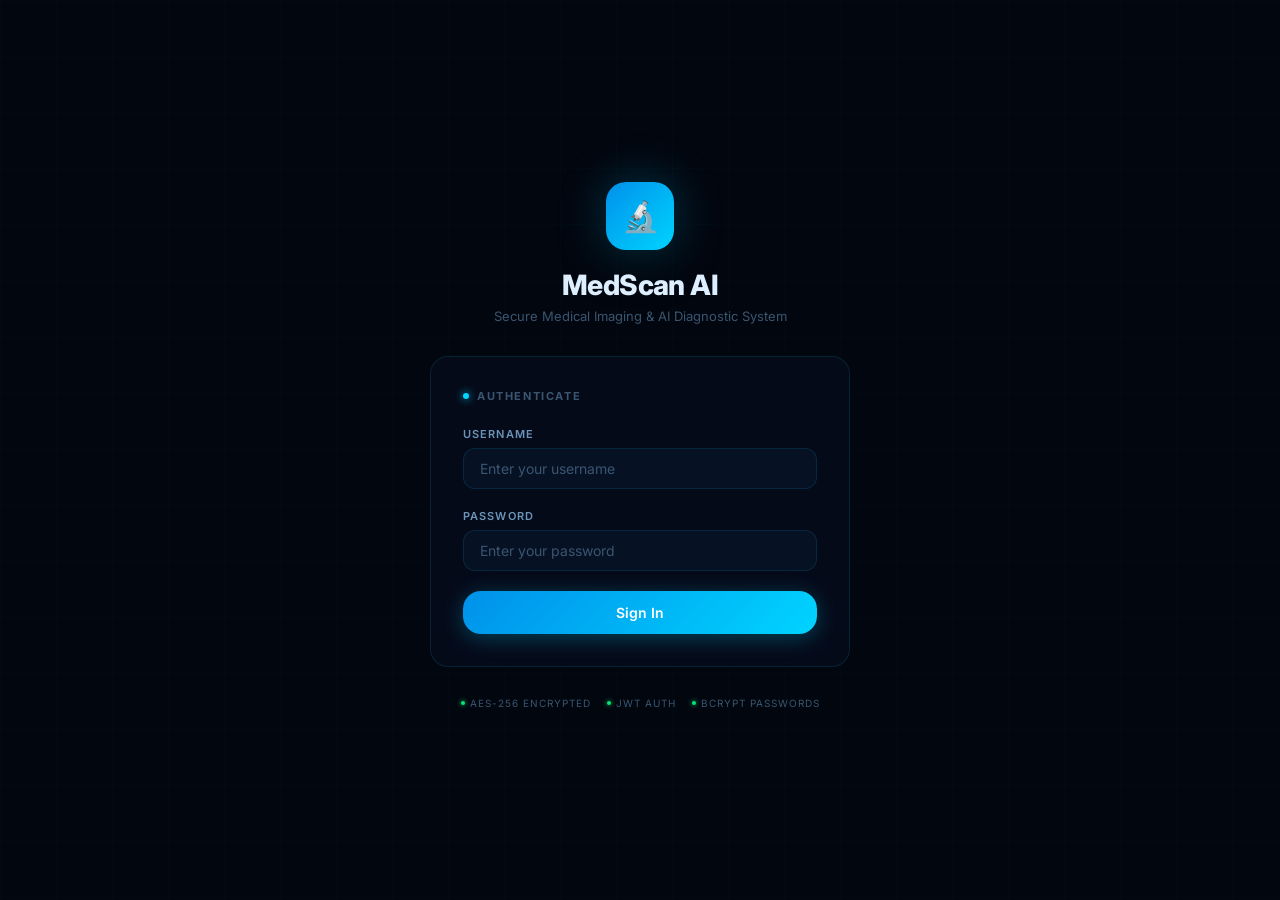
==== frontend/index.html @ b6bf1d46 "Secure Medical Image AI System - MedScan AI with AES-256 encryption, HuggingFace classification, Gro" ====
<!DOCTYPE html>
<html lang="en">
<head>
  <meta charset="UTF-8">
  <meta name="viewport" content="width=device-width, initial-scale=1.0">
  <title>MedScan AI — Secure Login</title>
  <meta name="description" content="Secure login portal for MedScan AI Medical Imaging System.">
  <link rel="stylesheet" href="css/styles.css">
</head>
<body class="bg-grid">

  <div class="login-root">
    <div class="login-outer">

      <!-- Header -->
      <div class="login-head anim-up">
        <div class="login-logo">🔬</div>
        <h1 class="login-title">MedScan AI</h1>
        <p class="login-tagline">Secure Medical Imaging &amp; AI Diagnostic System</p>
      </div>

      <!-- Card -->
      <div class="card login-card anim-up" style="animation-delay:.08s">
        <div class="card-header" style="margin-bottom:24px; border-bottom:none; padding:0;">
          <div class="card-title">
            <span class="card-title-dot"></span>
            Authenticate
          </div>
        </div>

        <form id="login-form" autocomplete="on">
          <div class="form-group">
            <label class="form-label" for="username">Username</label>
            <input
              type="text" id="username" class="form-input"
              placeholder="Enter your username"
              autocomplete="username" required
            />
          </div>
          <div class="form-group">
            <label class="form-label" for="password">Password</label>
            <input
              type="password" id="password" class="form-input"
              placeholder="Enter your password"
              autocomplete="current-password" required
            />
          </div>

          <!-- Error -->
          <div id="err-box" class="alert alert-danger hidden" style="margin-bottom:16px;">
            <span>⚠</span>
            <span id="err-text"></span>
          </div>

          <button type="submit" id="login-btn" class="btn btn-primary btn-lg btn-block">
            <span id="btn-text">Sign In</span>
            <span id="btn-spinner" class="spinner hidden"></span>
          </button>
        </form>
      </div>

      <!-- Security strip -->
      <div class="login-security anim-up" style="animation-delay:.18s">
        <div class="login-security-item">
          <span class="login-security-dot"></span>
          AES-256 Encrypted
        </div>
        <div class="login-security-item">
          <span class="login-security-dot"></span>
          JWT Auth
        </div>
        <div class="login-security-item">
          <span class="login-security-dot"></span>
          bcrypt Passwords
        </div>
      </div>

    </div>
  </div>

  <script src="js/auth.js"></script>
</body>
</html>
---- frontend/css/styles.css ----
/* =========================================================
   MedScan AI  —  Medical Imaging System Design System
   A premium dark medical UI with Three.js viewer support
   ========================================================= */

@import url('https://fonts.googleapis.com/css2?family=Inter:wght@300;400;500;600;700;800&family=JetBrains+Mono:wght@400;500&display=swap');

/* ── Custom Properties ─────────────────────────────────── */
:root {
  --bg-void:       #02060f;
  --bg-primary:    #050b18;
  --bg-secondary:  #080f20;
  --bg-tertiary:   #0c1830;
  --bg-card:       rgba(6, 12, 28, 0.88);
  --bg-glass:      rgba(0, 150, 200, 0.04);

  --accent:        #00d4ff;
  --accent-dark:   #0091ea;
  --accent-dim:    rgba(0, 212, 255, 0.18);
  --accent-glow:   rgba(0, 212, 255, 0.28);

  --text-primary:  #ddeeff;
  --text-secondary:#6a94b8;
  --text-muted:    #3a5570;
  --text-accent:   #00d4ff;

  --border:        rgba(0, 212, 255, 0.12);
  --border-hover:  rgba(0, 212, 255, 0.38);

  --success:       #00e676;
  --success-bg:    rgba(0, 230, 118, 0.08);
  --danger:        #ff3d71;
  --danger-bg:     rgba(255, 61, 113, 0.08);
  --warning:       #ffaa00;
  --warning-bg:    rgba(255, 170, 0, 0.08);
  --info-bg:       rgba(0, 212, 255, 0.06);

  --r-sm:  6px;
  --r-md:  12px;
  --r-lg:  18px;
  --r-xl:  24px;
  --r-2xl: 32px;

  --shadow-card:   0 8px 40px rgba(0,0,0,0.5), 0 0 0 1px var(--border);
  --shadow-glow:   0 0 32px rgba(0,180,230,0.22);
  --shadow-input:  0 0 0 2px rgba(0,212,255,0.22);

  --ease: 0.22s cubic-bezier(0.4, 0, 0.2, 1);
}

/* ── Reset ─────────────────────────────────────────────── */
*, *::before, *::after { box-sizing: border-box; margin: 0; padding: 0; }
html { scroll-behavior: smooth; }
body {
  font-family: 'Inter', system-ui, sans-serif;
  background: var(--bg-void);
  color: var(--text-primary);
  min-height: 100vh;
  -webkit-font-smoothing: antialiased;
  overflow-x: hidden;
}
a { color: inherit; text-decoration: none; }
img { display: block; }
input, button, select, textarea { font-family: inherit; }

/* ── Scrollbar ─────────────────────────────────────────── */
::-webkit-scrollbar { width: 5px; height: 5px; }
::-webkit-scrollbar-track { background: var(--bg-primary); }
::-webkit-scrollbar-thumb { background: var(--bg-tertiary); border-radius: 3px; }
::-webkit-scrollbar-thumb:hover { background: var(--accent-dark); }

/* ── Ambient BG Grid (applied via body::before) ────────── */
.bg-grid::before {
  content: '';
  position: fixed; inset: 0; z-index: 0; pointer-events: none;
  background-image:
    linear-gradient(rgba(0,212,255,.025) 1px, transparent 1px),
    linear-gradient(90deg, rgba(0,212,255,.025) 1px, transparent 1px);
  background-size: 56px 56px;
}

/* ── Navigation ────────────────────────────────────────── */
.nav {
  position: fixed; top: 0; left: 0; right: 0; z-index: 200;
  height: 58px;
  background: rgba(3, 8, 20, 0.92);
  backdrop-filter: blur(24px);
  -webkit-backdrop-filter: blur(24px);
  border-bottom: 1px solid var(--border);
  display: flex; align-items: center;
  justify-content: space-between;
  padding: 0 24px;
}
.nav-brand { display: flex; align-items: center; gap: 12px; }
.nav-icon {
  width: 34px; height: 34px;
  background: linear-gradient(135deg, var(--accent-dark), var(--accent));
  border-radius: var(--r-sm);
  display: flex; align-items: center; justify-content: center;
  font-size: 17px;
  box-shadow: 0 0 18px var(--accent-glow);
}
.nav-title { font-size: 15px; font-weight: 700; letter-spacing: -0.3px; }
.nav-subtitle { font-size: 9px; color: var(--text-muted); letter-spacing: 1.8px; text-transform: uppercase; margin-top: 1px; }
.nav-actions { display: flex; align-items: center; gap: 10px; }
.nav-user {
  display: flex; align-items: center; gap: 10px;
  padding: 5px 14px; border-radius: var(--r-md);
  background: var(--bg-glass); border: 1px solid var(--border);
}
.nav-avatar {
  width: 26px; height: 26px; border-radius: 50%;
  background: linear-gradient(135deg, var(--accent-dark), var(--accent));
  display: flex; align-items: center; justify-content: center;
  font-size: 11px; font-weight: 700; color: #fff;
}
.nav-user-name { font-size: 13px; font-weight: 500; }
.nav-user-role { font-size: 9px; color: var(--text-muted); text-transform: uppercase; letter-spacing: .8px; }

/* ── Buttons ───────────────────────────────────────────── */
.btn {
  display: inline-flex; align-items: center; justify-content: center; gap: 7px;
  padding: 9px 20px; border: none; border-radius: var(--r-md);
  font-size: 13px; font-weight: 600; font-family: inherit;
  cursor: pointer; transition: all var(--ease);
  white-space: nowrap; position: relative; overflow: hidden;
  letter-spacing: 0.1px;
}
.btn::after {
  content: ''; position: absolute; inset: 0; pointer-events: none;
  background: rgba(255,255,255,.06); opacity: 0; transition: opacity var(--ease);
}
.btn:hover::after { opacity: 1; }
.btn:active { transform: scale(0.97); }
.btn:disabled { opacity: 0.38; cursor: not-allowed; transform: none !important; }

.btn-primary {
  background: linear-gradient(135deg, var(--accent-dark), var(--accent));
  color: #fff; box-shadow: 0 4px 22px var(--accent-glow);
}
.btn-primary:hover { box-shadow: 0 6px 32px rgba(0,212,255,.42); transform: translateY(-1px); }
.btn-secondary {
  background: transparent; color: var(--text-primary);
  border: 1px solid var(--border);
}
.btn-secondary:hover { border-color: var(--accent); color: var(--accent); box-shadow: 0 0 14px var(--accent-dim); }
.btn-ghost {
  background: var(--accent-dim); color: var(--accent);
  border: 1px solid rgba(0,212,255,.22);
}
.btn-ghost:hover { background: rgba(0,212,255,.25); border-color: var(--accent); }
.btn-danger { background: var(--danger-bg); color: var(--danger); border: 1px solid rgba(255,61,113,.28); }
.btn-danger:hover { background: rgba(255,61,113,.18); box-shadow: 0 0 14px rgba(255,61,113,.22); }

.btn-sm  { padding: 6px 14px; font-size: 12px; }
.btn-lg  { padding: 13px 32px; font-size: 14px; border-radius: var(--r-lg); }
.btn-block { width: 100%; }

/* ── Cards ─────────────────────────────────────────────── */
.card {
  background: var(--bg-card);
  border: 1px solid var(--border);
  border-radius: var(--r-lg);
  backdrop-filter: blur(20px);
  -webkit-backdrop-filter: blur(20px);
}
.card-header {
  padding: 14px 20px;
  border-bottom: 1px solid var(--border);
  display: flex; align-items: center; justify-content: space-between;
}
.card-title {
  font-size: 11px; font-weight: 700;
  text-transform: uppercase; letter-spacing: 1.6px;
  color: var(--text-muted);
  display: flex; align-items: center; gap: 8px;
}
.card-title-dot {
  width: 6px; height: 6px; border-radius: 50%;
  background: var(--accent); box-shadow: 0 0 8px var(--accent);
  animation: pulse-glow 2s ease-in-out infinite;
}
.card-body { padding: 20px; }

/* ── Form ──────────────────────────────────────────────── */
.form-group { display: flex; flex-direction: column; gap: 7px; margin-bottom: 20px; }
.form-label { font-size: 11px; font-weight: 600; color: var(--text-secondary); text-transform: uppercase; letter-spacing: 1.1px; }
.form-input {
  width: 100%; padding: 11px 16px;
  background: rgba(8, 18, 38, 0.9);
  border: 1px solid var(--border); border-radius: var(--r-md);
  color: var(--text-primary); font-size: 14px;
  transition: all var(--ease); outline: none;
}
.form-input:focus { border-color: var(--accent); box-shadow: var(--shadow-input); background: rgba(8, 18, 40, 1); }
.form-input::placeholder { color: var(--text-muted); }
.form-hint { font-size: 11px; color: var(--text-muted); }

/* ── Badges ────────────────────────────────────────────── */
.badge {
  display: inline-flex; align-items: center; gap: 6px;
  padding: 4px 12px; border-radius: 999px;
  font-size: 11px; font-weight: 700;
  text-transform: uppercase; letter-spacing: 0.7px;
}
.badge-dot { width: 6px; height: 6px; border-radius: 50%; flex-shrink: 0; }
.badge-success { background: var(--success-bg); color: var(--success); border: 1px solid rgba(0,230,118,.28); }
.badge-success .badge-dot { background: var(--success); box-shadow: 0 0 7px var(--success); animation: pulse-glow 1.6s ease-in-out infinite; }
.badge-danger  { background: var(--danger-bg);  color: var(--danger);  border: 1px solid rgba(255,61,113,.28); }
.badge-danger .badge-dot  { background: var(--danger);  box-shadow: 0 0 7px var(--danger);  animation: pulse-glow .8s ease-in-out infinite; }
.badge-warning { background: var(--warning-bg); color: var(--warning); border: 1px solid rgba(255,170,0,.28); }
.badge-info    { background: var(--info-bg);    color: var(--accent);  border: 1px solid rgba(0,212,255,.2); }

/* ── Spinner ───────────────────────────────────────────── */
.spinner {
  display: inline-block; width: 18px; height: 18px;
  border: 2px solid rgba(0,212,255,.14); border-top-color: var(--accent);
  border-radius: 50%; animation: spin .65s linear infinite; flex-shrink: 0;
}
.spinner-lg { width: 46px; height: 46px; border-width: 3px; }

/* Loading overlay */
.loading-overlay {
  position: absolute; inset: 0; z-index: 40;
  background: rgba(2,6,15,0.84); backdrop-filter: blur(10px);
  display: flex; flex-direction: column;
  align-items: center; justify-content: center; gap: 18px;
  border-radius: inherit;
}
.loading-text {
  font-size: 13px; color: var(--text-secondary);
  animation: pulse-text 1.4s ease-in-out infinite;
}

/* ── Alert ─────────────────────────────────────────────── */
.alert {
  padding: 12px 16px; border-radius: var(--r-md);
  font-size: 13px; display: flex; align-items: center; gap: 10px;
  animation: fadeIn .3s ease;
}
.alert-danger  { background: var(--danger-bg);  border: 1px solid rgba(255,61,113,.3);  color: #ff7799; }
.alert-success { background: var(--success-bg); border: 1px solid rgba(0,230,118,.3);  color: #60dda8; }
.alert-info    { background: var(--info-bg);    border: 1px solid rgba(0,212,255,.2);   color: var(--accent); }

/* ── Confidence bar ────────────────────────────────────── */
.confidence-wrap { display: flex; flex-direction: column; gap: 10px; }
.confidence-top  { display: flex; justify-content: space-between; align-items: flex-end; }
.conf-label      { font-size: 16px; font-weight: 700; color: var(--text-primary); }
.conf-pct        { font-size: 26px; font-weight: 800; color: var(--accent); font-family: 'JetBrains Mono', monospace; line-height: 1; }
.conf-track {
  height: 8px; background: rgba(0,212,255,.07);
  border-radius: 999px; overflow: hidden; border: 1px solid var(--border);
}
.conf-fill {
  height: 100%; width: 0%;
  background: linear-gradient(90deg, var(--accent-dark), var(--accent));
  border-radius: 999px;
  transition: width 1.3s cubic-bezier(.25,.46,.45,.94);
  box-shadow: 0 0 14px var(--accent-glow);
}
.conf-all-row {
  display: flex; justify-content: space-between; align-items: center;
  padding: 6px 0; border-bottom: 1px solid var(--border);
  font-size: 12px;
}
.conf-all-row:last-child { border-bottom: none; }
.conf-all-label { color: var(--text-secondary); flex: 1; }
.conf-all-mini-track {
  width: 80px; height: 4px;
  background: rgba(0,212,255,.07); border-radius: 999px; overflow: hidden; margin: 0 10px;
}
.conf-all-mini-fill {
  height: 100%; background: linear-gradient(90deg, var(--accent-dark), var(--accent));
  border-radius: 999px;
}
.conf-all-pct { font-size: 11px; font-family: 'JetBrains Mono', monospace; color: var(--text-muted); width: 36px; text-align: right; }

/* ── Report ─────────────────────────────────────────────── */
.report-body {
  font-size: 12.5px; line-height: 1.78;
  color: var(--text-secondary);
}
.report-body h1,.report-body h2,.report-body h3,.report-body h4 {
  font-size: 12px; font-weight: 700; color: var(--accent);
  text-transform: uppercase; letter-spacing: .9px;
  margin: 14px 0 6px;
}
.report-body strong,.report-body b { color: var(--text-primary); font-weight: 600; }
.report-body p  { margin-bottom: 10px; }
.report-body ul, .report-body ol { padding-left: 18px; margin-bottom: 10px; }
.report-body li { margin-bottom: 4px; }
.report-body hr { border: none; border-top: 1px solid var(--border); margin: 12px 0; }
.report-body blockquote {
  border-left: 3px solid var(--accent); padding-left: 12px;
  color: var(--text-muted); font-style: italic;
}

/* ── Animations ────────────────────────────────────────── */
@keyframes spin       { to { transform: rotate(360deg); } }
@keyframes pulse-glow { 0%,100% { opacity:1; } 50% { opacity:.35; } }
@keyframes pulse-text { 0%,100% { opacity:.7; } 50% { opacity:1; } }
@keyframes fadeInUp   { from { opacity:0; transform:translateY(16px); } to { opacity:1; transform:translateY(0); } }
@keyframes fadeIn     { from { opacity:0; } to { opacity:1; } }
@keyframes slideLeft  { from { opacity:0; transform:translateX(20px); } to { opacity:1; transform:translateX(0); } }

/* ── Utility ────────────────────────────────────────────── */
.hidden     { display: none !important; }
.mono       { font-family: 'JetBrains Mono', monospace; }
.text-muted { color: var(--text-muted); }
.text-accent{ color: var(--accent); }
.text-sm    { font-size: 12px; }
.text-xs    { font-size: 11px; }
.divider    { height: 1px; background: var(--border); margin: 8px 0; }
.row        { display: flex; align-items: center; }
.row-between{ display: flex; align-items: center; justify-content: space-between; }
.col        { display: flex; flex-direction: column; gap: 4px; }
.gap-4      { gap: 4px; } .gap-8 { gap: 8px; } .gap-12 { gap: 12px; } .gap-16 { gap: 16px; }
.p-4        { padding: 4px; } .p-8 { padding: 8px; } .p-16 { padding: 16px; }
.mt-8       { margin-top: 8px; } .mt-16 { margin-top: 16px; } .mt-24 { margin-top: 24px; }
.w-full     { width: 100%; }
.anim-up    { animation: fadeInUp .45s ease forwards; }
.anim-left  { animation: slideLeft .45s ease forwards; }
.anim-d1    { animation-delay:.05s; } .anim-d2 { animation-delay:.1s; }
.anim-d3    { animation-delay:.18s;} .anim-d4 { animation-delay:.26s; }

/* ── LOGIN PAGE ────────────────────────────────────────── */
.login-root {
  min-height: 100vh;
  display: flex; align-items: center; justify-content: center;
  padding: 24px; position: relative; z-index: 1;
}
.login-outer { width: 100%; max-width: 420px; }
.login-head  { text-align: center; margin-bottom: 32px; }
.login-logo  {
  display: inline-flex; width: 68px; height: 68px;
  background: linear-gradient(135deg, var(--accent-dark), var(--accent));
  border-radius: 20px; align-items: center; justify-content: center;
  font-size: 30px; margin-bottom: 18px;
  box-shadow: 0 0 48px rgba(0,180,230,.3), 0 12px 40px rgba(0,0,0,.5);
}
.login-title    { font-size: 28px; font-weight: 800; letter-spacing: -0.6px; margin-bottom: 6px; }
.login-tagline  { font-size: 13px; color: var(--text-muted); }
.login-card     { padding: 32px; animation: fadeInUp .5s ease; }

/* Security indicator strip at bottom */
.login-security {
  margin-top: 20px; padding: 10px 16px;
  display: flex; align-items: center; justify-content: center; gap: 16px;
  font-size: 10px; color: var(--text-muted); text-transform: uppercase; letter-spacing: 1px;
}
.login-security-item { display: flex; align-items: center; gap: 5px; }
.login-security-dot  { width: 4px; height: 4px; border-radius: 50%; background: var(--success); box-shadow: 0 0 5px var(--success); }

/* ── UPLOAD PAGE ───────────────────────────────────────── */
.page-wrap { padding-top: 58px; min-height: 100vh; position: relative; z-index: 1; }
.page-inner { max-width: 760px; margin: 0 auto; padding: 40px 24px; }
.page-heading { font-size: 22px; font-weight: 800; letter-spacing: -0.4px; margin-bottom: 4px; }
.page-sub     { font-size: 13px; color: var(--text-muted); margin-bottom: 32px; }

/* Drop zone */
.drop-zone {
  position: relative; border: 2px dashed var(--border);
  border-radius: var(--r-lg); padding: 48px 24px;
  text-align: center; cursor: pointer;
  background: rgba(0,212,255,.018);
  transition: all var(--ease);
}
.drop-zone:hover, .drop-zone.drag-active {
  border-color: var(--accent);
  background: rgba(0,212,255,.05);
  box-shadow: 0 0 36px var(--accent-dim);
}
.drop-zone-input {
  position: absolute; inset: 0; width: 100%; height: 100%;
  opacity: 0; cursor: pointer;
}
.drop-icon  { font-size: 52px; margin-bottom: 14px; display: block; }
.drop-title { font-size: 16px; font-weight: 600; margin-bottom: 6px; }
.drop-sub   { font-size: 12px; color: var(--text-muted); }

/* Preview */
.preview-wrap {
  border-radius: var(--r-md); overflow: hidden;
  border: 1px solid var(--border); position: relative;
  background: #000; max-height: 320px;
  animation: fadeIn .35s ease;
}
.preview-img  { width: 100%; max-height: 320px; object-fit: contain; }
.preview-bar  {
  position: absolute; bottom: 0; left: 0; right: 0;
  background: linear-gradient(transparent, rgba(2,6,15,.95));
  padding: 16px; font-size: 11px; color: var(--text-secondary); font-family: 'JetBrains Mono', monospace;
}

/* ── VIEWER PAGE ───────────────────────────────────────── */
.viewer-root      { height: 100vh; display: flex; flex-direction: column; overflow: hidden; padding-top: 58px; }
.viewer-layout    { flex: 1; display: flex; overflow: hidden; }

/* Left: canvas */
.canvas-panel     { flex: 1; position: relative; background: #020812; overflow: hidden; }
#three-canvas     { display: block; width: 100%; height: 100%; }

/* Toolbar */
.canvas-toolbar {
  position: absolute; top: 14px; left: 50%; transform: translateX(-50%);
  display: flex; gap: 4px;
  background: rgba(3,8,20,.82); backdrop-filter: blur(14px);
  padding: 6px; border-radius: var(--r-lg); border: 1px solid var(--border);
  z-index: 10;
}
.tool-btn {
  width: 36px; height: 36px; border: none;
  border-radius: var(--r-sm); background: transparent;
  color: var(--text-secondary); cursor: pointer; font-size: 16px;
  display: flex; align-items: center; justify-content: center;
  transition: all var(--ease); position: relative;
}
.tool-btn:hover { background: rgba(0,212,255,.1); color: var(--accent); }
.tool-btn.on    { background: rgba(0,212,255,.16); color: var(--accent); box-shadow: 0 0 10px var(--accent-dim); }
.tool-sep       { width: 1px; background: var(--border); margin: 4px 2px; }

/* Canvas corner HUD */
.canvas-hud {
  position: absolute; bottom: 14px; left: 16px;
  font-size: 10px; color: rgba(0,180,230,.35);
  font-family: 'JetBrains Mono', monospace; line-height: 1.7;
  pointer-events: none; z-index: 5;
}
/* Vignette */
.canvas-panel::after {
  content: ''; position: absolute; inset: 0; pointer-events: none;
  background: radial-gradient(ellipse 80% 80% at 50% 50%, transparent 60%, rgba(2,6,15,.55) 100%);
}

/* Right panel */
.right-panel {
  width: 370px; min-width: 330px;
  background: var(--bg-secondary); border-left: 1px solid var(--border);
  display: flex; flex-direction: column; overflow: hidden;
}
.right-panel-inner {
  flex: 1; overflow-y: auto; padding: 14px;
  display: flex; flex-direction: column; gap: 10px;
}

/* Panel section card */
.psec {
  background: var(--bg-card); border: 1px solid var(--border);
  border-radius: var(--r-md); overflow: hidden;
}
.psec-head {
  padding: 9px 14px;
  border-bottom: 1px solid var(--border);
  background: rgba(0,212,255,.025);
  display: flex; align-items: center; justify-content: space-between;
}
.psec-title {
  font-size: 10px; font-weight: 700; text-transform: uppercase;
  letter-spacing: 1.6px; color: var(--text-muted);
}
.psec-body  { padding: 14px; }

/* Top info strip */
.info-strip {
  display: flex; align-items: center; justify-content: space-between;
  padding: 10px 14px;
  background: var(--bg-tertiary); border-radius: var(--r-md);
  border: 1px solid var(--border);
}
.info-strip-id { font-family: 'JetBrains Mono', monospace; font-size: 14px; font-weight: 600; }
.type-chip {
  font-size: 10px; font-weight: 700; text-transform: uppercase;
  letter-spacing: 1.2px; color: var(--accent);
  background: var(--accent-dim); border: 1px solid rgba(0,212,255,.22);
  padding: 3px 10px; border-radius: 999px;
}

@media (max-width: 900px) {
  .right-panel { width: 100%; min-width: unset; border-left: none; border-top: 1px solid var(--border); max-height: 50vh; }
  .viewer-layout { flex-direction: column; }
}
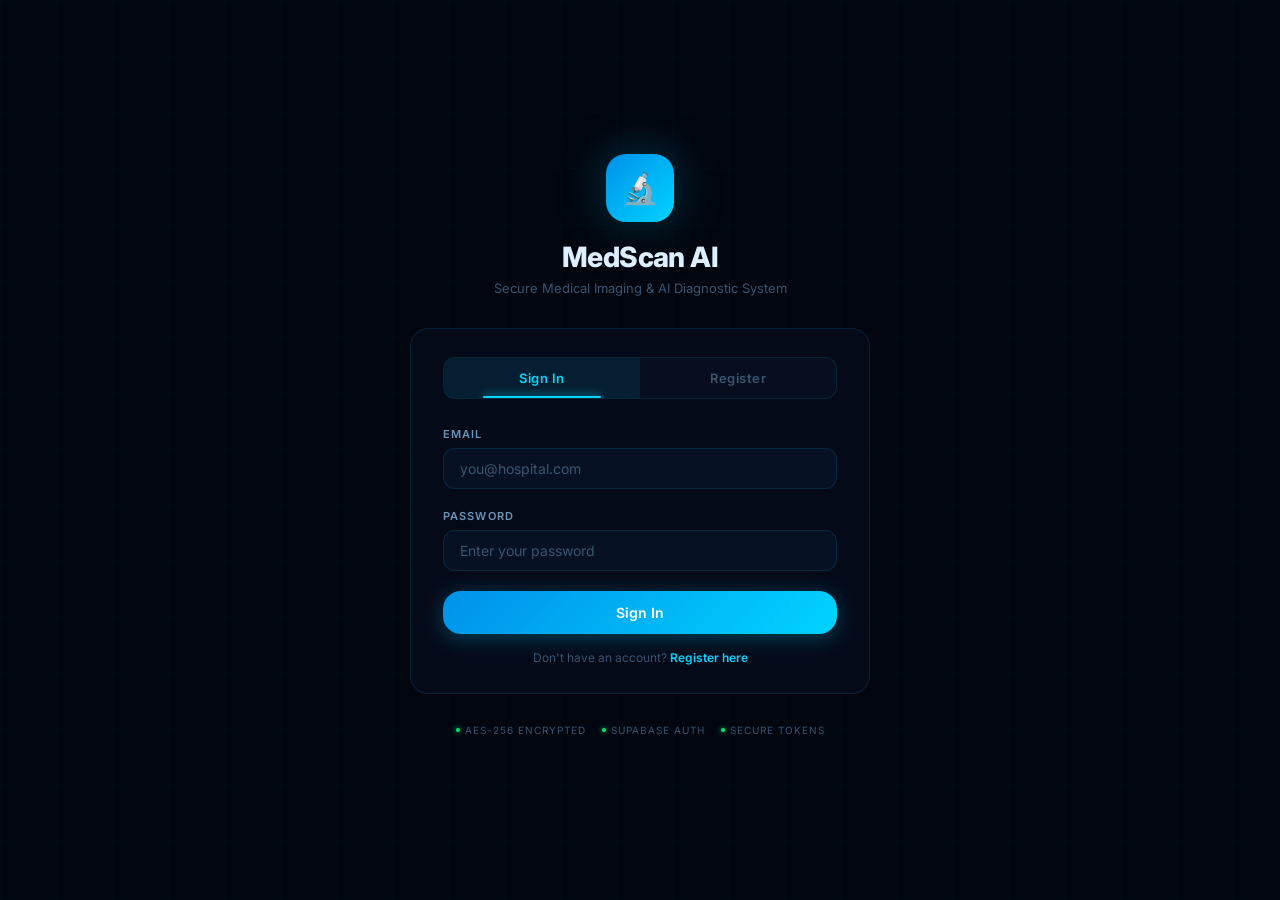
==== commit 44eee1b3: "Migrated auth to Supabase, updated HF endpoints, and added comprehensive README" ====
--- a/frontend/index.html
+++ b/frontend/index.html
@@ -4,13 +4,168 @@
   <meta charset="UTF-8">
   <meta name="viewport" content="width=device-width, initial-scale=1.0">
   <title>MedScan AI — Secure Login</title>
-  <meta name="description" content="Secure login portal for MedScan AI Medical Imaging System.">
+  <meta name="description" content="Secure login and registration portal for MedScan AI Medical Imaging System.">
   <link rel="stylesheet" href="css/styles.css">
+  <style>
+    /* ── Auth Tabs ───────────────────────────────── */
+    .auth-tabs {
+      display: flex;
+      gap: 0;
+      margin-bottom: 28px;
+      border-radius: var(--r-md);
+      overflow: hidden;
+      border: 1px solid var(--border);
+      background: rgba(8, 18, 38, 0.6);
+    }
+    .auth-tab {
+      flex: 1;
+      padding: 12px 0;
+      text-align: center;
+      font-size: 13px;
+      font-weight: 600;
+      letter-spacing: 0.5px;
+      cursor: pointer;
+      transition: all var(--ease);
+      color: var(--text-muted);
+      background: transparent;
+      border: none;
+      font-family: inherit;
+      position: relative;
+    }
+    .auth-tab:hover {
+      color: var(--text-secondary);
+      background: rgba(0, 212, 255, 0.04);
+    }
+    .auth-tab.active {
+      color: var(--accent);
+      background: rgba(0, 212, 255, 0.08);
+    }
+    .auth-tab.active::after {
+      content: '';
+      position: absolute;
+      bottom: 0;
+      left: 20%;
+      right: 20%;
+      height: 2px;
+      background: var(--accent);
+      border-radius: 2px;
+      box-shadow: 0 0 8px var(--accent);
+    }
+
+    /* ── Form panels ────────────────────────────── */
+    .auth-panel {
+      display: none;
+      animation: fadeInUp 0.35s ease;
+    }
+    .auth-panel.active {
+      display: block;
+    }
+
+    /* ── Phone input row ────────────────────────── */
+    .phone-row {
+      display: flex;
+      gap: 8px;
+    }
+    .phone-prefix {
+      width: 72px;
+      text-align: center;
+      flex-shrink: 0;
+    }
+    .phone-number {
+      flex: 1;
+    }
+
+    /* ── Role selector ──────────────────────────── */
+    .role-grid {
+      display: grid;
+      grid-template-columns: repeat(3, 1fr);
+      gap: 8px;
+    }
+    .role-option {
+      padding: 10px 8px;
+      text-align: center;
+      border: 1px solid var(--border);
+      border-radius: var(--r-md);
+      cursor: pointer;
+      transition: all var(--ease);
+      background: rgba(8, 18, 38, 0.6);
+    }
+    .role-option:hover {
+      border-color: var(--accent);
+      background: rgba(0, 212, 255, 0.04);
+    }
+    .role-option.selected {
+      border-color: var(--accent);
+      background: rgba(0, 212, 255, 0.1);
+      box-shadow: 0 0 12px var(--accent-dim);
+    }
+    .role-option input[type="radio"] {
+      display: none;
+    }
+    .role-icon {
+      font-size: 20px;
+      display: block;
+      margin-bottom: 4px;
+    }
+    .role-label {
+      font-size: 11px;
+      font-weight: 600;
+      color: var(--text-secondary);
+      text-transform: uppercase;
+      letter-spacing: 0.8px;
+    }
+    .role-option.selected .role-label {
+      color: var(--accent);
+    }
+
+    /* ── Success alert ──────────────────────────── */
+    .alert-success-big {
+      background: var(--success-bg);
+      border: 1px solid rgba(0, 230, 118, 0.3);
+      color: #60dda8;
+      padding: 16px;
+      border-radius: var(--r-md);
+      text-align: center;
+      animation: fadeInUp 0.4s ease;
+    }
+    .alert-success-big .success-icon {
+      font-size: 36px;
+      display: block;
+      margin-bottom: 8px;
+    }
+    .alert-success-big .success-title {
+      font-size: 16px;
+      font-weight: 700;
+      margin-bottom: 4px;
+    }
+    .alert-success-big .success-sub {
+      font-size: 12px;
+      opacity: 0.8;
+    }
+
+    /* ── Password strength ──────────────────────── */
+    .pw-strength {
+      height: 3px;
+      border-radius: 3px;
+      background: rgba(0, 212, 255, 0.07);
+      margin-top: 6px;
+      overflow: hidden;
+    }
+    .pw-strength-fill {
+      height: 100%;
+      width: 0%;
+      border-radius: 3px;
+      transition: all 0.3s ease;
+    }
+    .pw-strength-fill.weak    { width: 33%; background: var(--danger); }
+    .pw-strength-fill.medium  { width: 66%; background: var(--warning); }
+    .pw-strength-fill.strong  { width: 100%; background: var(--success); }
+  </style>
 </head>
 <body class="bg-grid">
 
   <div class="login-root">
-    <div class="login-outer">
+    <div class="login-outer" style="max-width:460px;">
 
       <!-- Header -->
       <div class="login-head anim-up">
@@ -20,43 +175,150 @@
       </div>
 
       <!-- Card -->
-      <div class="card login-card anim-up" style="animation-delay:.08s">
-        <div class="card-header" style="margin-bottom:24px; border-bottom:none; padding:0;">
-          <div class="card-title">
-            <span class="card-title-dot"></span>
-            Authenticate
+      <div class="card login-card anim-up" style="animation-delay:.08s; padding: 28px 32px;">
+
+        <!-- Tabs -->
+        <div class="auth-tabs" id="auth-tabs">
+          <button class="auth-tab active" data-tab="login" id="tab-login">Sign In</button>
+          <button class="auth-tab" data-tab="register" id="tab-register">Register</button>
+        </div>
+
+        <!-- ═══ LOGIN PANEL ═══ -->
+        <div class="auth-panel active" id="panel-login">
+          <form id="login-form" autocomplete="on">
+            <div class="form-group">
+              <label class="form-label" for="login-email">Email</label>
+              <input
+                type="email" id="login-email" class="form-input"
+                placeholder="you@hospital.com"
+                autocomplete="email" required
+              />
+            </div>
+            <div class="form-group">
+              <label class="form-label" for="login-password">Password</label>
+              <input
+                type="password" id="login-password" class="form-input"
+                placeholder="Enter your password"
+                autocomplete="current-password" required
+              />
+            </div>
+
+            <!-- Error -->
+            <div id="login-err-box" class="alert alert-danger hidden" style="margin-bottom:16px;">
+              <span>⚠</span>
+              <span id="login-err-text"></span>
+            </div>
+
+            <button type="submit" id="login-btn" class="btn btn-primary btn-lg btn-block">
+              <span id="login-btn-text">Sign In</span>
+              <span id="login-btn-spinner" class="spinner hidden"></span>
+            </button>
+          </form>
+
+          <p style="text-align:center; margin-top:16px; font-size:12px; color:var(--text-muted);">
+            Don't have an account?
+            <a href="#" id="switch-to-register" style="color:var(--accent); font-weight:600;">Register here</a>
+          </p>
+        </div>
+
+        <!-- ═══ REGISTER PANEL ═══ -->
+        <div class="auth-panel" id="panel-register">
+          <div id="register-success" class="hidden">
+            <div class="alert-success-big">
+              <span class="success-icon">✅</span>
+              <div class="success-title">Registration Successful!</div>
+              <div class="success-sub">You can now sign in with your credentials</div>
+            </div>
+            <button class="btn btn-primary btn-lg btn-block" style="margin-top:16px;" id="go-to-login-btn">
+              Go to Sign In
+            </button>
           </div>
-        </div>
-
-        <form id="login-form" autocomplete="on">
-          <div class="form-group">
-            <label class="form-label" for="username">Username</label>
-            <input
-              type="text" id="username" class="form-input"
-              placeholder="Enter your username"
-              autocomplete="username" required
-            />
-          </div>
-          <div class="form-group">
-            <label class="form-label" for="password">Password</label>
-            <input
-              type="password" id="password" class="form-input"
-              placeholder="Enter your password"
-              autocomplete="current-password" required
-            />
-          </div>
-
-          <!-- Error -->
-          <div id="err-box" class="alert alert-danger hidden" style="margin-bottom:16px;">
-            <span>⚠</span>
-            <span id="err-text"></span>
-          </div>
-
-          <button type="submit" id="login-btn" class="btn btn-primary btn-lg btn-block">
-            <span id="btn-text">Sign In</span>
-            <span id="btn-spinner" class="spinner hidden"></span>
-          </button>
-        </form>
+
+          <form id="register-form" autocomplete="on">
+            <div class="form-group">
+              <label class="form-label" for="reg-name">Full Name</label>
+              <input
+                type="text" id="reg-name" class="form-input"
+                placeholder="Dr. John Doe"
+                autocomplete="name" required
+              />
+            </div>
+
+            <div class="form-group">
+              <label class="form-label" for="reg-email">Email</label>
+              <input
+                type="email" id="reg-email" class="form-input"
+                placeholder="you@hospital.com"
+                autocomplete="email" required
+              />
+            </div>
+
+            <div class="form-group">
+              <label class="form-label" for="reg-phone">Phone Number</label>
+              <div class="phone-row">
+                <input
+                  type="text" id="reg-phone-prefix" class="form-input phone-prefix"
+                  value="+91" readonly
+                />
+                <input
+                  type="tel" id="reg-phone" class="form-input phone-number"
+                  placeholder="9876543210"
+                  autocomplete="tel" required
+                />
+              </div>
+            </div>
+
+            <div class="form-group">
+              <label class="form-label" for="reg-password">Password</label>
+              <input
+                type="password" id="reg-password" class="form-input"
+                placeholder="Min 6 characters"
+                autocomplete="new-password" required
+              />
+              <div class="pw-strength">
+                <div class="pw-strength-fill" id="pw-strength-fill"></div>
+              </div>
+            </div>
+
+            <div class="form-group">
+              <label class="form-label">Role</label>
+              <div class="role-grid">
+                <label class="role-option selected" id="role-doctor">
+                  <input type="radio" name="role" value="doctor" checked />
+                  <span class="role-icon">🩺</span>
+                  <span class="role-label">Doctor</span>
+                </label>
+                <label class="role-option" id="role-radiologist">
+                  <input type="radio" name="role" value="radiologist" />
+                  <span class="role-icon">📡</span>
+                  <span class="role-label">Radiologist</span>
+                </label>
+                <label class="role-option" id="role-admin">
+                  <input type="radio" name="role" value="admin" />
+                  <span class="role-icon">🔑</span>
+                  <span class="role-label">Admin</span>
+                </label>
+              </div>
+            </div>
+
+            <!-- Error -->
+            <div id="reg-err-box" class="alert alert-danger hidden" style="margin-bottom:16px;">
+              <span>⚠</span>
+              <span id="reg-err-text"></span>
+            </div>
+
+            <button type="submit" id="reg-btn" class="btn btn-primary btn-lg btn-block">
+              <span id="reg-btn-text">Create Account</span>
+              <span id="reg-btn-spinner" class="spinner hidden"></span>
+            </button>
+          </form>
+
+          <p style="text-align:center; margin-top:16px; font-size:12px; color:var(--text-muted);">
+            Already have an account?
+            <a href="#" id="switch-to-login" style="color:var(--accent); font-weight:600;">Sign in</a>
+          </p>
+        </div>
+
       </div>
 
       <!-- Security strip -->
@@ -67,11 +329,11 @@
         </div>
         <div class="login-security-item">
           <span class="login-security-dot"></span>
-          JWT Auth
+          Supabase Auth
         </div>
         <div class="login-security-item">
           <span class="login-security-dot"></span>
-          bcrypt Passwords
+          Secure Tokens
         </div>
       </div>
 
